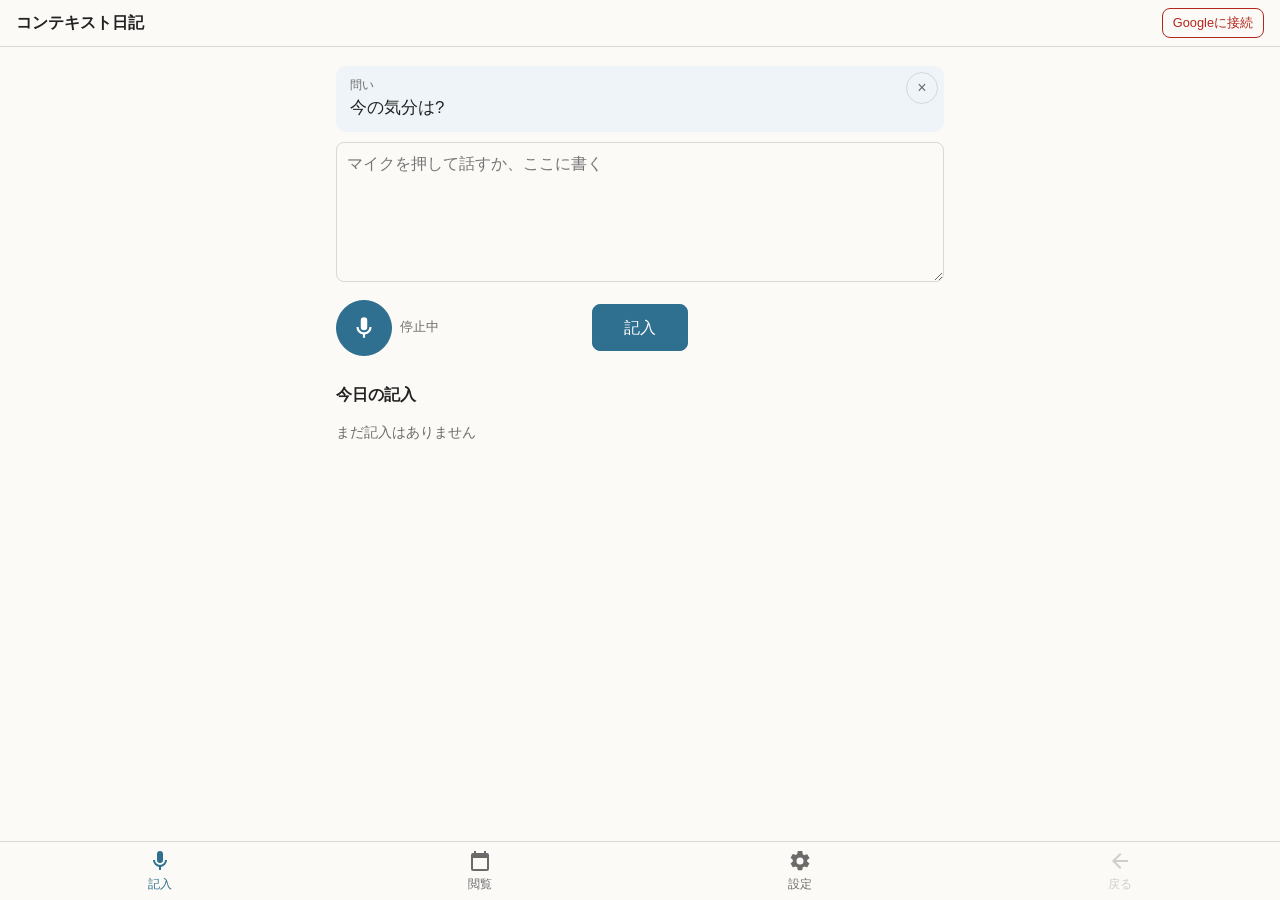
==== index.html @ 280b763b "戻るボタンを画面下のタブの右端へ移す(記入・閲覧・設定・戻るの並び) Co-Authored-By: Claude Opus 5.5 <noreply@anthropic.com>" ====
<!DOCTYPE html>
<html lang="ja">
<head>
<meta charset="UTF-8">
<meta name="viewport" content="width=device-width, initial-scale=1, viewport-fit=cover">
<title>コンテキスト日記</title>
<link rel="manifest" href="manifest.webmanifest">
<meta name="apple-mobile-web-app-capable" content="yes">
<meta name="mobile-web-app-capable" content="yes">
<meta name="apple-mobile-web-app-title" content="日記">
<meta name="apple-mobile-web-app-status-bar-style" content="default">
<link rel="apple-touch-icon" href="icons/icon-180.png">
<meta name="theme-color" content="#2f6f8f">
<link rel="stylesheet" href="css/app.css">
</head>
<body>
<header class="top">
  <span class="title">コンテキスト日記</span>
  <button id="syncBtn" class="sync" type="button">…</button>
</header>

<main>
  <!-- 記入 -->
  <section id="view-write" class="view">
    <div id="summaryBar" hidden>
      <button id="summaryOpen" class="sub wide" type="button">1日のまとめを書く</button>
    </div>

    <div id="qcard" class="qcard">
      <div class="qlabel">問い</div>
      <div id="qtext" class="qtext"></div>
      <button id="qdrop" class="qdrop" type="button" aria-label="問いを外して自由に書く">×</button>
    </div>
    <div id="qfree" class="qfree" hidden>
      問いなし(自由記入)
      <button id="qrestore" class="link" type="button">問いを出す</button>
    </div>

    <textarea id="writeText" placeholder="マイクを押して話すか、ここに書く"></textarea>
    <div class="ops">
      <div class="micwrap">
        <button class="mic" type="button" data-mic-for="writeText" aria-label="音声入力"></button>
        <span class="micstate" data-state-for="writeText">停止中</span>
      </div>
      <button id="writeSave" type="button">記入</button>
      <div class="opsright"><button id="writeCancel" class="link" type="button" hidden>やめる</button></div>
    </div>

    <h2 class="sec">今日の記入</h2>
    <div id="todayList" class="entries"></div>
  </section>

  <!-- 1日のまとめ -->
  <section id="view-summary" class="view" hidden>
    <div class="sumhead">
      <span class="sumtitle">1日のまとめ</span>
      <span id="sumPos" class="sumpos"></span>
    </div>
    <div class="qcard"><div class="qlabel">1日のまとめ</div><div id="sumQ" class="qtext"></div></div>
    <textarea id="sumText" placeholder="マイクを押して話すか、ここに書く"></textarea>
    <div class="ops">
      <div class="micwrap">
        <button class="mic" type="button" data-mic-for="sumText" aria-label="音声入力"></button>
        <span class="micstate" data-state-for="sumText">停止中</span>
      </div>
      <div></div><div></div>
    </div>
    <div class="sumnav">
      <button id="sumPrev" class="sub" type="button">戻る</button>
      <button id="sumNext" type="button">次へ</button>
    </div>
    <p class="hint">答えたくない問いは、空欄のまま「次へ」で飛ばせます。後から戻って答えられます。</p>
  </section>

  <!-- 閲覧 -->
  <section id="view-browse" class="view" hidden>
    <input id="searchInput" type="search" placeholder="キーワードで検索" autocomplete="off">
    <div id="searchResults" class="results" hidden></div>
    <div id="calendarWrap">
      <div class="calhead">
        <button id="calPrev" class="link" type="button" aria-label="前の月">‹</button>
        <span id="calTitle"></span>
        <button id="calNext" class="link" type="button" aria-label="次の月">›</button>
      </div>
      <div id="calGrid" class="cal"></div>
    </div>
    <div id="dayView" class="dayview"></div>
  </section>

  <!-- 設定 -->
  <section id="view-settings" class="view" hidden></section>
</main>

<nav class="tabs">
  <button id="tabWrite" data-tab="write" type="button"><span class="ticon" id="tabWriteIcon"></span><span>記入</span></button>
  <button data-tab="browse" type="button"><span class="ticon" data-icon="calendar"></span><span>閲覧</span></button>
  <button data-tab="settings" type="button"><span class="ticon" data-icon="gear"></span><span>設定</span></button>
  <button id="backBtn" type="button" disabled><span class="ticon" data-icon="back"></span><span>戻る</span></button>
</nav>

<div id="toast" class="toast" hidden></div>

<script src="https://accounts.google.com/gsi/client" async defer></script>
<script type="module" src="js/app.js"></script>
</body>
</html>
---- css/app.css ----
:root {
  --bg: #fbfaf7; --fg: #222; --sub: #6b6b6b; --line: #d8d8d8; --panel: #eef4f7;
  --accent: #2f6f8f; --accent-fg: #fff; --ng: #b3261e; --ok: #1e7a3a; --mark: #ffe58a;
  --tabh: 58px;
}
@media (prefers-color-scheme: dark) {
  :root { --bg: #1c1d1f; --fg: #e6e6e6; --sub: #a0a0a0; --line: #3c3c3c; --panel: #26323a;
    --accent: #7fb8d4; --accent-fg: #10222c; --ng: #f2b8b5; --ok: #8fd19e; --mark: #6b5a17; }
}
* { box-sizing: border-box; }
html, body { margin: 0; background: var(--bg); color: var(--fg); }
body {
  font-family: -apple-system, "Hiragino Sans", "Yu Gothic UI", sans-serif; line-height: 1.6;
  padding: calc(52px + env(safe-area-inset-top)) 0 calc(var(--tabh) + 16px + env(safe-area-inset-bottom));
  -webkit-text-size-adjust: 100%;
}
main { max-width: 640px; margin: 0 auto; padding: 0 16px; }
button { font: inherit; font-size: 1rem; padding: 10px 16px; border-radius: 8px; border: 1px solid var(--accent);
  background: var(--accent); color: var(--accent-fg); cursor: pointer; }
button.sub { background: transparent; color: var(--accent); }
button.link { background: none; border: none; color: var(--accent); padding: 6px 8px; }
button.danger { background: transparent; color: var(--ng); border-color: var(--ng); }
button:disabled { opacity: .4; }
button.wide { width: 100%; }
input, textarea { font: inherit; font-size: 1rem; color: var(--fg); background: var(--bg);
  border: 1px solid var(--line); border-radius: 8px; padding: 8px 10px; }
textarea { width: 100%; min-height: 140px; resize: vertical; margin-top: 10px; }
[hidden] { display: none !important; }

/* 上の帯 */
.top { position: fixed; top: 0; left: 0; right: 0; z-index: 10; display: flex; align-items: center; justify-content: space-between;
  padding: calc(8px + env(safe-area-inset-top)) 16px 8px; background: var(--bg); border-bottom: 1px solid var(--line); }
.title { font-weight: 700; white-space: nowrap; }
.sync { font-size: .8rem; padding: 4px 10px; background: transparent; color: var(--sub); border-color: var(--line); }
.sync.warn { color: var(--ng); border-color: var(--ng); }
.sync.ok { color: var(--ok); }

/* 下のタブ */
.tabs { position: fixed; bottom: 0; left: 0; right: 0; z-index: 10; display: flex; background: var(--bg);
  border-top: 1px solid var(--line); padding-bottom: env(safe-area-inset-bottom); }
.tabs button { flex: 1; height: var(--tabh); border: none; border-radius: 0; background: none; color: var(--sub);
  display: flex; flex-direction: column; align-items: center; justify-content: center; gap: 2px; font-size: .72rem; padding: 4px; }
.tabs button.active { color: var(--accent); }
.tabs button:disabled { opacity: .3; }
.ticon svg { width: 24px; height: 24px; fill: currentColor; display: block; }
#tabWrite.listening { color: var(--ng); }

/* 問い */
.qcard { position: relative; background: var(--panel); border-radius: 10px; padding: 10px 40px 10px 14px; margin-top: 14px; }
.qlabel { font-size: .75rem; color: var(--sub); }
.qtext { font-size: 1.05rem; }
.qdrop { position: absolute; top: 6px; right: 6px; width: 32px; height: 32px; padding: 0; border-radius: 50%;
  background: transparent; color: var(--sub); border: 1px solid var(--line); font-size: 1rem; line-height: 1; }
.qfree { margin-top: 14px; color: var(--sub); font-size: .9rem; }
#summaryBar { margin-top: 12px; }

/* 操作の行: 左にマイク、中央に記入 */
.ops { display: grid; grid-template-columns: 1fr auto 1fr; align-items: center; gap: 8px; margin-top: 10px; }
.micwrap { display: flex; align-items: center; gap: 8px; }
.opsright { justify-self: end; }
.mic { width: 56px; height: 56px; border-radius: 50%; padding: 0; display: flex; align-items: center; justify-content: center; flex: none; }
.mic svg { width: 26px; height: 26px; fill: var(--accent-fg); }
.mic.on { background: var(--ng); border-color: var(--ng); }
.micstate { font-size: .8rem; color: var(--sub); }
#writeSave { min-width: 96px; }

/* 記入の一覧 */
.sec { font-size: 1rem; margin: 26px 0 6px; }
.entries .entry, .dayview .entry { border-top: 1px solid var(--line); padding: 10px 0; }
.entry .meta { display: flex; justify-content: space-between; align-items: center; color: var(--sub); font-size: .85rem; }
.entry .q { color: var(--sub); font-size: .85rem; margin-top: 2px; }
.entry .body { white-space: pre-wrap; word-break: break-word; margin-top: 2px; }
.entry.editing { background: var(--panel); border-radius: 8px; padding: 10px; }
.empty { color: var(--sub); font-size: .9rem; padding: 8px 0; }

/* まとめ */
.sumhead { display: flex; justify-content: space-between; align-items: center; margin-top: 8px; }
.sumtitle { font-weight: 700; }
.sumpos { font-weight: 700; color: var(--accent); }
.sumnav { display: flex; justify-content: space-between; margin-top: 18px; }
.sumnav button { min-width: 110px; }
.hint { color: var(--sub); font-size: .82rem; }

/* 閲覧 */
#searchInput { width: 100%; margin-top: 14px; }
.calhead { display: flex; justify-content: space-between; align-items: center; margin-top: 12px; font-weight: 700; }
.calhead button { font-size: 1.4rem; }
.cal { display: grid; grid-template-columns: repeat(7, 1fr); gap: 2px; text-align: center; }
.cal .wd { font-size: .75rem; color: var(--sub); padding: 4px 0; }
.cal button { padding: 8px 0; border: none; border-radius: 8px; background: none; color: var(--fg); position: relative; }
.cal button.has::after { content: ""; position: absolute; left: 50%; bottom: 3px; width: 5px; height: 5px; margin-left: -2.5px;
  border-radius: 50%; background: var(--accent); }
.cal button.today { font-weight: 700; color: var(--accent); }
.cal button.sel { background: var(--panel); }
.cal button:disabled { opacity: .35; }
.dayview h2 { font-size: 1.05rem; margin: 20px 0 6px; }
.dayview h3 { font-size: .95rem; margin: 14px 0 2px; color: var(--accent); }
.dayview .ans { white-space: pre-wrap; word-break: break-word; }
.results .hit { display: block; width: 100%; text-align: left; background: none; color: var(--fg); border: none;
  border-top: 1px solid var(--line); border-radius: 0; padding: 10px 0; }
.results .hit .meta { color: var(--sub); font-size: .8rem; }
mark { background: var(--mark); color: inherit; }

/* 設定 */
.set { background: var(--panel); border-radius: 10px; padding: 12px 14px; margin-top: 14px; }
.set h2 { font-size: 1rem; margin: 0 0 8px; }
.set p { margin: 6px 0; font-size: .9rem; }
.set .note { color: var(--sub); font-size: .82rem; }
.set .row { display: flex; gap: 6px; align-items: center; margin: 6px 0; }
.set .row input[type=text], .set .row input[type=password] { flex: 1; min-width: 0; }
.set .row button { padding: 6px 10px; }
.set .iconbtn { width: 34px; height: 34px; padding: 0; background: transparent; color: var(--accent); flex: none; }
.set label.radio { display: flex; gap: 6px; align-items: center; margin: 4px 0; }
.set input[type=checkbox], .set input[type=radio] { width: 20px; height: 20px; }

.toast { position: fixed; left: 16px; right: 16px; bottom: calc(var(--tabh) + 14px + env(safe-area-inset-bottom)); z-index: 20;
  max-width: 600px; margin: 0 auto; background: var(--fg); color: var(--bg); border-radius: 10px; padding: 10px 14px; font-size: .9rem; }
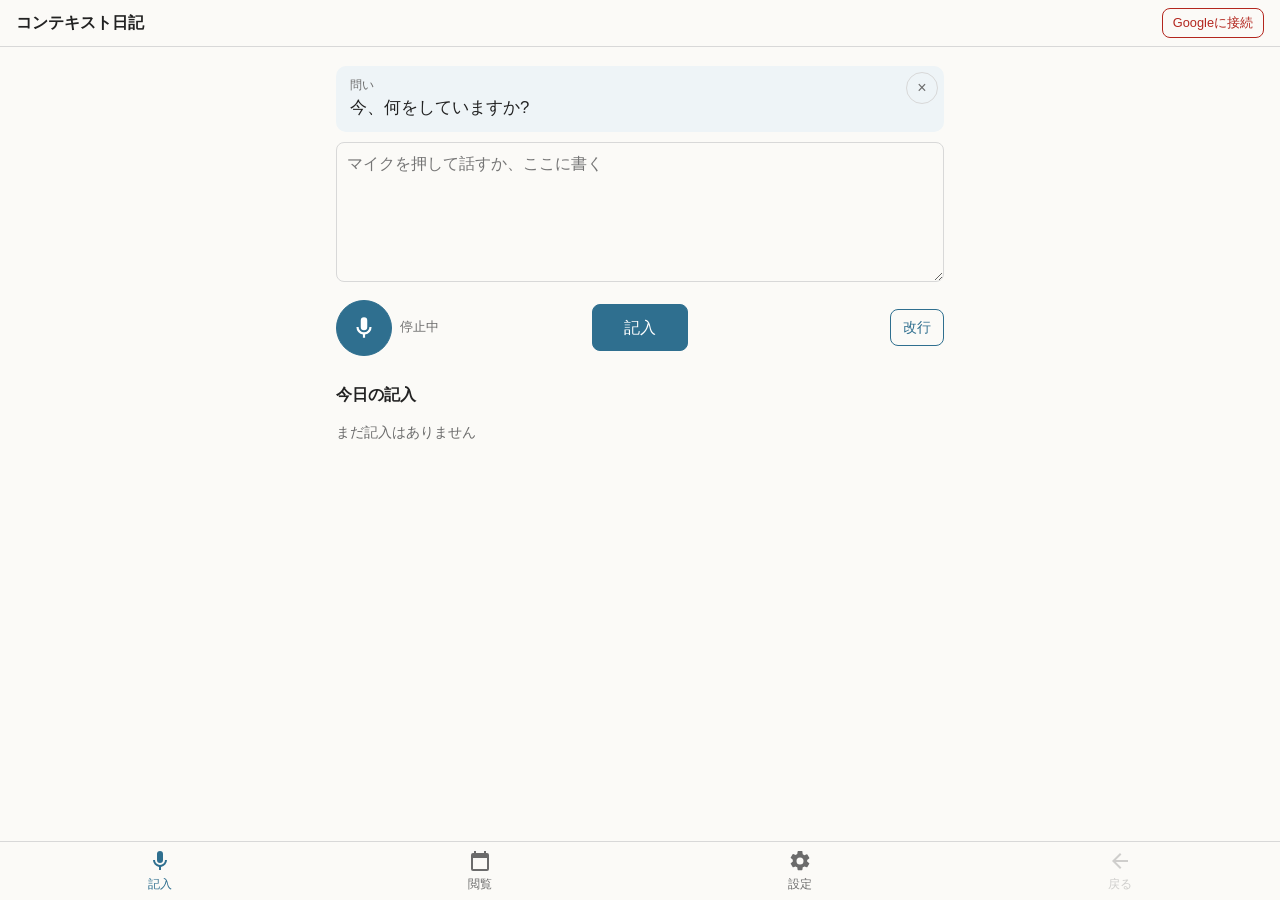
==== commit 65eb40a0: "改行ボタンと、声で「改行」と言うと改行する機能を追加(音声入力を止めずに改行できる) Co-Authored-By: Claude Opus 5.5 <noreply@anthropic.com>" ====
--- a/index.html
+++ b/index.html
@@ -20,6 +20,9 @@
 </header>
 
 <main>
+  <div id="browserNotice" class="notice" hidden>
+    いまSafariの中で開いています。ここで書いた内容や問いは、ホーム画面の「日記」アイコンのアプリとは別に保存されます。ホーム画面の「日記」アイコンから開き直してください。
+  </div>
   <!-- 記入 -->
   <section id="view-write" class="view">
     <div id="summaryBar" hidden>
@@ -43,7 +46,10 @@
         <span class="micstate" data-state-for="writeText">停止中</span>
       </div>
       <button id="writeSave" type="button">記入</button>
-      <div class="opsright"><button id="writeCancel" class="link" type="button" hidden>やめる</button></div>
+      <div class="opsright">
+        <button class="sub nl" type="button" data-nl-for="writeText">改行</button>
+        <button id="writeCancel" class="link" type="button" hidden>やめる</button>
+      </div>
     </div>
 
     <h2 class="sec">今日の記入</h2>
@@ -63,7 +69,8 @@
         <button class="mic" type="button" data-mic-for="sumText" aria-label="音声入力"></button>
         <span class="micstate" data-state-for="sumText">停止中</span>
       </div>
-      <div></div><div></div>
+      <div></div>
+      <div class="opsright"><button class="sub nl" type="button" data-nl-for="sumText">改行</button></div>
     </div>
     <div class="sumnav">
       <button id="sumPrev" class="sub" type="button">戻る</button>
--- a/css/app.css
+++ b/css/app.css
@@ -45,6 +45,8 @@
 .ticon svg { width: 24px; height: 24px; fill: currentColor; display: block; }
 #tabWrite.listening { color: var(--ng); }
 
+.notice { margin-top: 12px; padding: 10px 12px; border: 1px solid var(--ng); border-radius: 10px; color: var(--ng); font-size: .88rem; }
+
 /* 問い */
 .qcard { position: relative; background: var(--panel); border-radius: 10px; padding: 10px 40px 10px 14px; margin-top: 14px; }
 .qlabel { font-size: .75rem; color: var(--sub); }
@@ -57,7 +59,8 @@
 /* 操作の行: 左にマイク、中央に記入 */
 .ops { display: grid; grid-template-columns: 1fr auto 1fr; align-items: center; gap: 8px; margin-top: 10px; }
 .micwrap { display: flex; align-items: center; gap: 8px; }
-.opsright { justify-self: end; }
+.opsright { justify-self: end; display: flex; flex-direction: column; align-items: flex-end; gap: 4px; }
+.nl { padding: 6px 12px; font-size: .9rem; }
 .mic { width: 56px; height: 56px; border-radius: 50%; padding: 0; display: flex; align-items: center; justify-content: center; flex: none; }
 .mic svg { width: 26px; height: 26px; fill: var(--accent-fg); }
 .mic.on { background: var(--ng); border-color: var(--ng); }
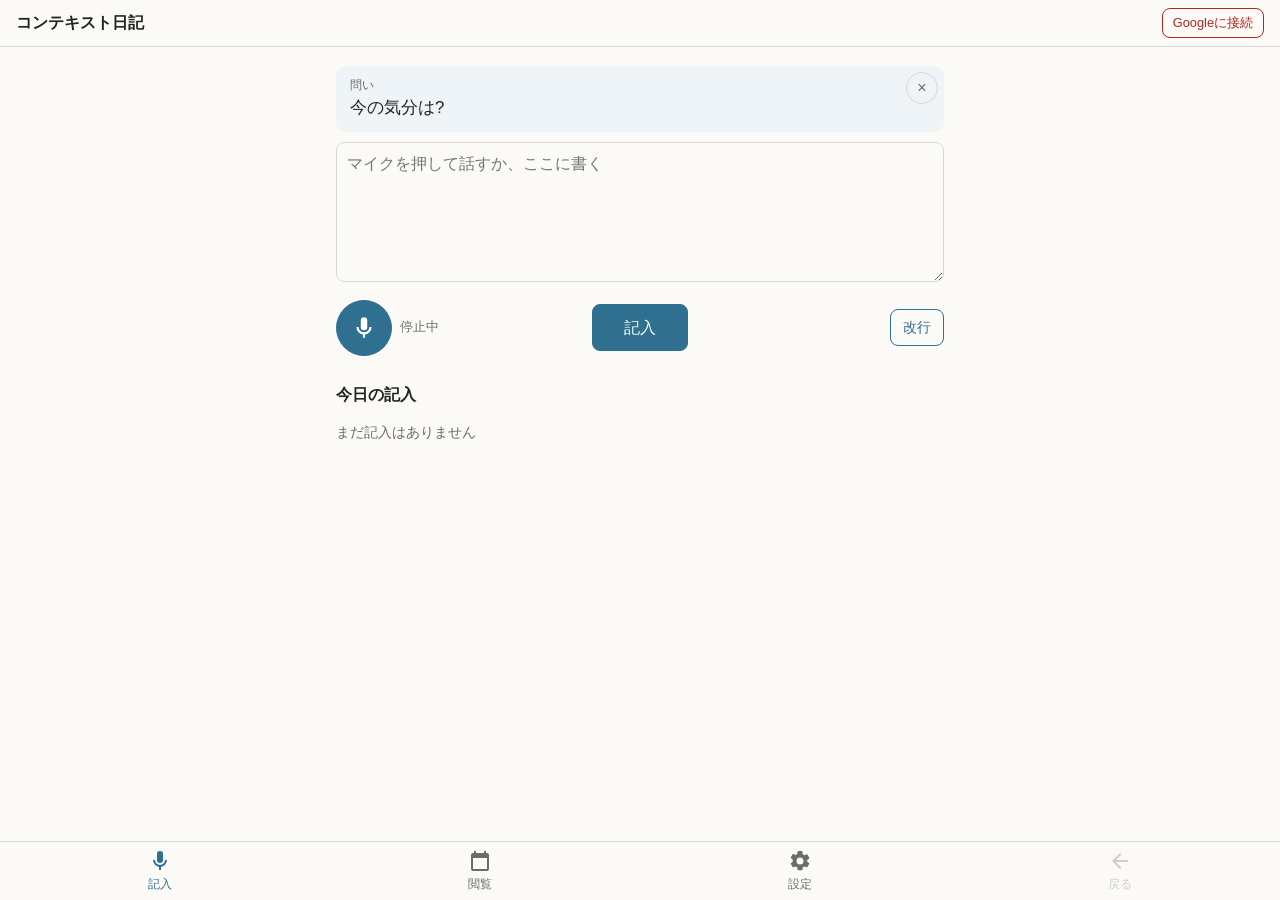
==== commit 8721c358: "改行したことを入力欄の下に表示し、最後の行が見えるように送る Co-Authored-By: Claude Opus 5.5 <noreply@anthropic.com>" ====
--- a/index.html
+++ b/index.html
@@ -40,6 +40,7 @@
     </div>
 
     <textarea id="writeText" placeholder="マイクを押して話すか、ここに書く"></textarea>
+    <div class="nlhint" data-hint-for="writeText" hidden>↵ 改行しました。次の言葉は新しい行から入ります</div>
     <div class="ops">
       <div class="micwrap">
         <button class="mic" type="button" data-mic-for="writeText" aria-label="音声入力"></button>
@@ -64,6 +65,7 @@
     </div>
     <div class="qcard"><div class="qlabel">1日のまとめ</div><div id="sumQ" class="qtext"></div></div>
     <textarea id="sumText" placeholder="マイクを押して話すか、ここに書く"></textarea>
+    <div class="nlhint" data-hint-for="sumText" hidden>↵ 改行しました。次の言葉は新しい行から入ります</div>
     <div class="ops">
       <div class="micwrap">
         <button class="mic" type="button" data-mic-for="sumText" aria-label="音声入力"></button>
--- a/css/app.css
+++ b/css/app.css
@@ -61,6 +61,7 @@
 .micwrap { display: flex; align-items: center; gap: 8px; }
 .opsright { justify-self: end; display: flex; flex-direction: column; align-items: flex-end; gap: 4px; }
 .nl { padding: 6px 12px; font-size: .9rem; }
+.nlhint { margin-top: 4px; font-size: .82rem; color: var(--accent); }
 .mic { width: 56px; height: 56px; border-radius: 50%; padding: 0; display: flex; align-items: center; justify-content: center; flex: none; }
 .mic svg { width: 26px; height: 26px; fill: var(--accent-fg); }
 .mic.on { background: var(--ng); border-color: var(--ng); }
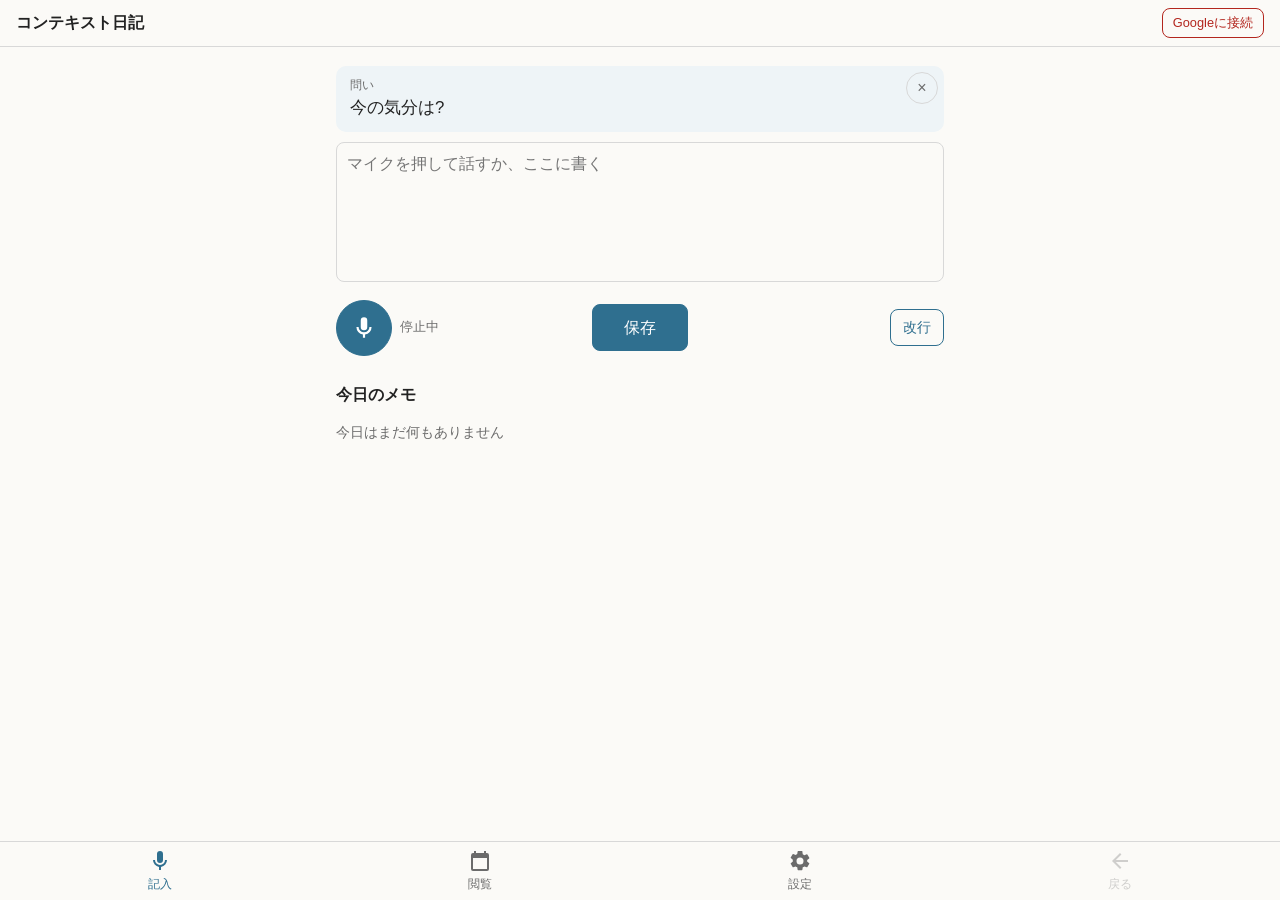
==== commit b72605d1: "ボタン名を「保存」、一覧の見出しを「今日のメモ」、空のときの文言を「今日はまだ何もありません」に変更 Co-Authored-By: Claude Opus 5.5 <noreply@anthropi" ====
--- a/index.html
+++ b/index.html
@@ -46,14 +46,14 @@
         <button class="mic" type="button" data-mic-for="writeText" aria-label="音声入力"></button>
         <span class="micstate" data-state-for="writeText">停止中</span>
       </div>
-      <button id="writeSave" type="button">記入</button>
+      <button id="writeSave" type="button">保存</button>
       <div class="opsright">
         <button class="sub nl" type="button" data-nl-for="writeText">改行</button>
         <button id="writeCancel" class="link" type="button" hidden>やめる</button>
       </div>
     </div>
 
-    <h2 class="sec">今日の記入</h2>
+    <h2 class="sec">今日のメモ</h2>
     <div id="todayList" class="entries"></div>
   </section>
 
--- a/css/app.css
+++ b/css/app.css
@@ -24,7 +24,7 @@
 button.wide { width: 100%; }
 input, textarea { font: inherit; font-size: 1rem; color: var(--fg); background: var(--bg);
   border: 1px solid var(--line); border-radius: 8px; padding: 8px 10px; }
-textarea { width: 100%; min-height: 140px; resize: vertical; margin-top: 10px; }
+textarea { width: 100%; min-height: 140px; resize: none; overflow: hidden; margin-top: 10px; }
 [hidden] { display: none !important; }
 
 /* 上の帯 */
@@ -61,6 +61,7 @@
 .micwrap { display: flex; align-items: center; gap: 8px; }
 .opsright { justify-self: end; display: flex; flex-direction: column; align-items: flex-end; gap: 4px; }
 .nl { padding: 6px 12px; font-size: .9rem; }
+body.kb { padding-bottom: 100vh; }
 .nlhint { margin-top: 4px; font-size: .82rem; color: var(--accent); }
 .mic { width: 56px; height: 56px; border-radius: 50%; padding: 0; display: flex; align-items: center; justify-content: center; flex: none; }
 .mic svg { width: 26px; height: 26px; fill: var(--accent-fg); }
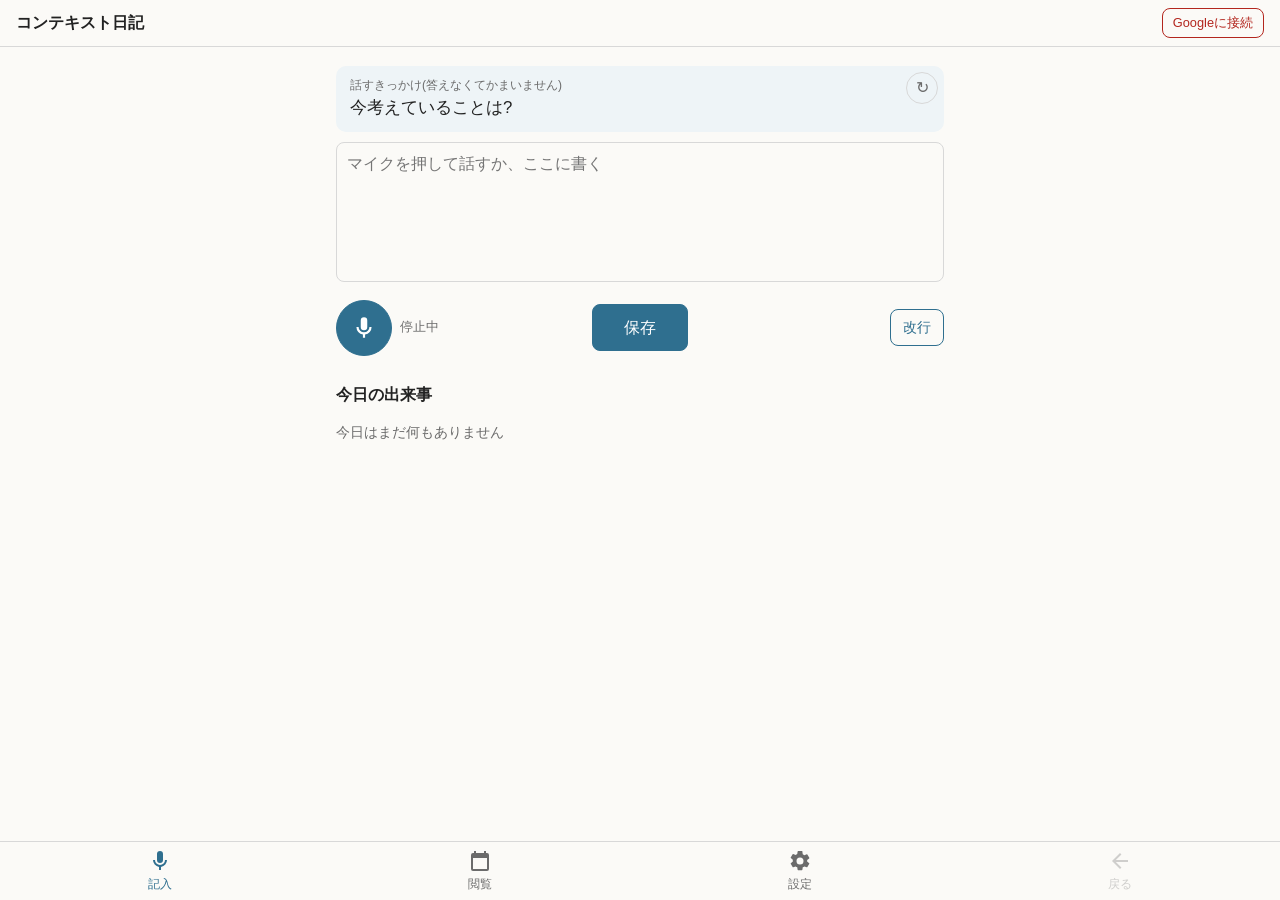
==== commit 6d2dbad3: "主役を「今日の出来事」にする(保存ごとに時刻付きで追記・時刻順に表示)。問いは話すきっかけのヒントに。1日のまとめはやめる Co-Authored-By: Claude Opus 5.5 <norep" ====
--- a/index.html
+++ b/index.html
@@ -25,18 +25,10 @@
   </div>
   <!-- 記入 -->
   <section id="view-write" class="view">
-    <div id="summaryBar" hidden>
-      <button id="summaryOpen" class="sub wide" type="button">1日のまとめを書く</button>
-    </div>
-
     <div id="qcard" class="qcard">
-      <div class="qlabel">問い</div>
+      <div class="qlabel">話すきっかけ(答えなくてかまいません)</div>
       <div id="qtext" class="qtext"></div>
-      <button id="qdrop" class="qdrop" type="button" aria-label="問いを外して自由に書く">×</button>
-    </div>
-    <div id="qfree" class="qfree" hidden>
-      問いなし(自由記入)
-      <button id="qrestore" class="link" type="button">問いを出す</button>
+      <button id="qnext" class="qdrop" type="button" aria-label="別のきっかけを出す">↻</button>
     </div>
 
     <textarea id="writeText" placeholder="マイクを押して話すか、ここに書く"></textarea>
@@ -53,32 +45,8 @@
       </div>
     </div>
 
-    <h2 class="sec">今日のメモ</h2>
+    <h2 class="sec">今日の出来事</h2>
     <div id="todayList" class="entries"></div>
-  </section>
-
-  <!-- 1日のまとめ -->
-  <section id="view-summary" class="view" hidden>
-    <div class="sumhead">
-      <span class="sumtitle">1日のまとめ</span>
-      <span id="sumPos" class="sumpos"></span>
-    </div>
-    <div class="qcard"><div class="qlabel">1日のまとめ</div><div id="sumQ" class="qtext"></div></div>
-    <textarea id="sumText" placeholder="マイクを押して話すか、ここに書く"></textarea>
-    <div class="nlhint" data-hint-for="sumText" hidden>↵ 改行しました。次の言葉は新しい行から入ります</div>
-    <div class="ops">
-      <div class="micwrap">
-        <button class="mic" type="button" data-mic-for="sumText" aria-label="音声入力"></button>
-        <span class="micstate" data-state-for="sumText">停止中</span>
-      </div>
-      <div></div>
-      <div class="opsright"><button class="sub nl" type="button" data-nl-for="sumText">改行</button></div>
-    </div>
-    <div class="sumnav">
-      <button id="sumPrev" class="sub" type="button">戻る</button>
-      <button id="sumNext" type="button">次へ</button>
-    </div>
-    <p class="hint">答えたくない問いは、空欄のまま「次へ」で飛ばせます。後から戻って答えられます。</p>
   </section>
 
   <!-- 閲覧 -->
--- a/css/app.css
+++ b/css/app.css
@@ -120,3 +120,12 @@
 
 .toast { position: fixed; left: 16px; right: 16px; bottom: calc(var(--tabh) + 14px + env(safe-area-inset-bottom)); z-index: 20;
   max-width: 600px; margin: 0 auto; background: var(--fg); color: var(--bg); border-radius: 10px; padding: 10px 14px; font-size: .9rem; }
+
+/* 今日のメモの「修正」(薄い緑)と「削除」(薄い赤) */
+.acts { display: flex; gap: 6px; }
+.acts button { padding: 3px 12px; font-size: .85rem; border-radius: 6px; }
+.act-edit { background: #dff3e4; color: #1e5e30; border-color: #b9e0c3; }
+.act-del { background: #fbe1df; color: #8c1d18; border-color: #f2bdb8; }
+
+/* APIキー欄: パスワード欄(type=password)を使わずに伏せ字にする(パスワード欄はiPhoneの音声入力を止めることがあるため) */
+.masked { -webkit-text-security: disc; }
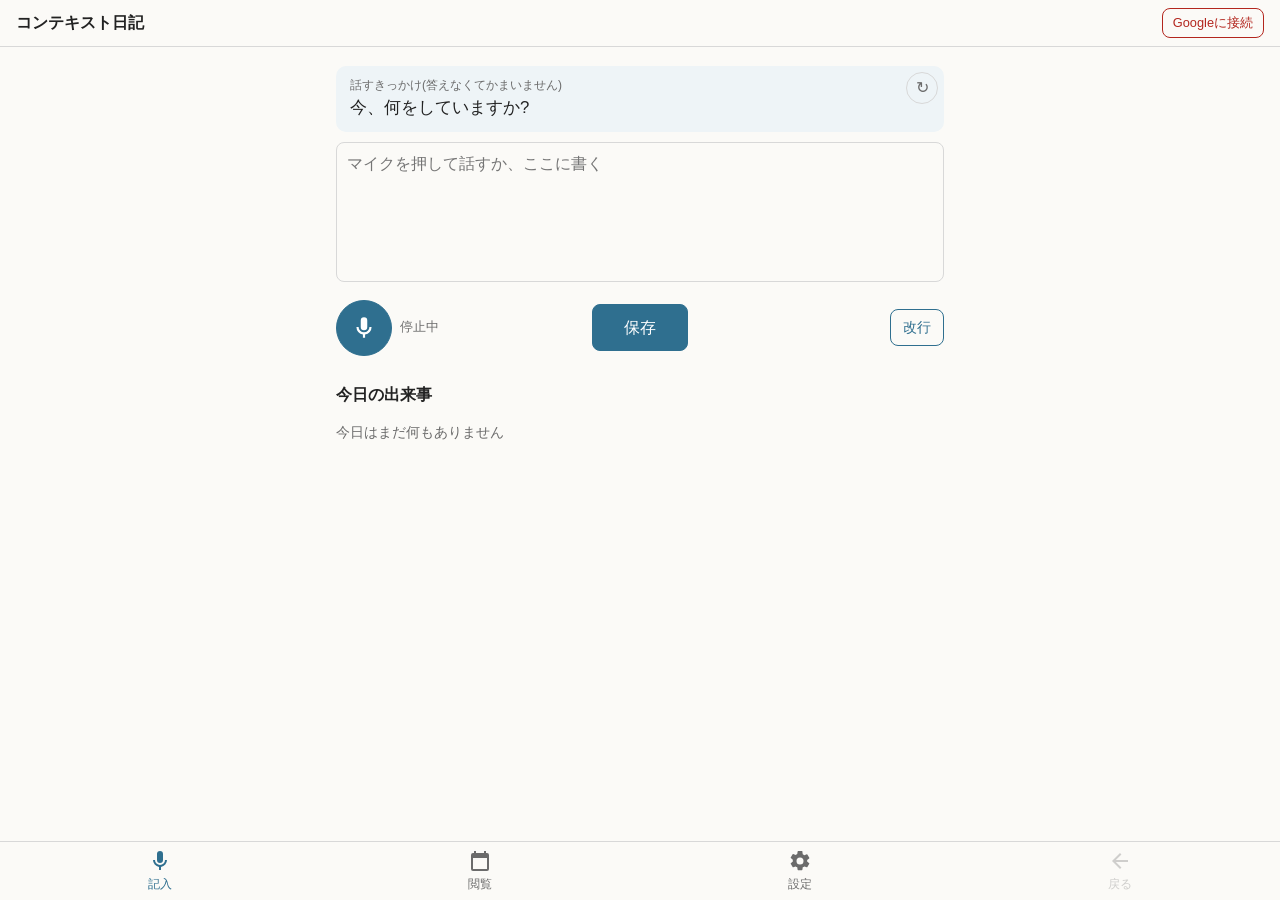
==== commit bbf389e5: "安全対策: 読み込み元を絞る(CSP)、使わなくなった試作画面を削除、属性に入れる値も文字の置き換えを徹底 Co-Authored-By: Claude Opus 5.5 <noreply@anthr" ====
--- a/index.html
+++ b/index.html
@@ -11,6 +11,8 @@
 <meta name="apple-mobile-web-app-status-bar-style" content="default">
 <link rel="apple-touch-icon" href="icons/icon-180.png">
 <meta name="theme-color" content="#2f6f8f">
+<!-- 読み込めるものを、このアプリ自身とGoogleのログイン・ドライブ・Geminiだけに絞る(万一の書き換え・混入への備え) -->
+<meta http-equiv="Content-Security-Policy" content="default-src 'self'; script-src 'self' https://accounts.google.com/gsi/client; connect-src 'self' https://www.googleapis.com https://oauth2.googleapis.com https://generativelanguage.googleapis.com https://accounts.google.com/gsi/; frame-src https://accounts.google.com/gsi/; style-src 'self' 'unsafe-inline' https://accounts.google.com/gsi/style; img-src 'self' data:; object-src 'none'; base-uri 'self'; form-action 'none'">
 <link rel="stylesheet" href="css/app.css">
 </head>
 <body>
@@ -77,6 +79,15 @@
 
 <div id="toast" class="toast" hidden></div>
 
+<!-- Googleの接続が切れているときに、開いたところで同期するか尋ねる -->
+<div id="syncAsk" class="ask" hidden>
+  <div class="askbox">
+    <p class="asktitle">Googleに接続して同期しますか?</p>
+    <p class="note" id="syncAskNote"></p>
+    <div class="askbtns"><button id="syncAskYes" type="button">はい</button><button id="syncAskNo" class="sub" type="button">いいえ</button></div>
+  </div>
+</div>
+
 <script src="https://accounts.google.com/gsi/client" async defer></script>
 <script type="module" src="js/app.js"></script>
 </body>
--- a/css/app.css
+++ b/css/app.css
@@ -129,3 +129,10 @@
 
 /* APIキー欄: パスワード欄(type=password)を使わずに伏せ字にする(パスワード欄はiPhoneの音声入力を止めることがあるため) */
 .masked { -webkit-text-security: disc; }
+
+/* 同期するかの確認 */
+.ask { position: fixed; inset: 0; z-index: 30; background: rgba(0,0,0,.45); display: flex; align-items: center; justify-content: center; padding: 16px; }
+.askbox { background: var(--bg); color: var(--fg); border-radius: 12px; padding: 18px 16px; width: 100%; max-width: 360px; }
+.asktitle { font-weight: 700; margin: 0 0 6px; }
+.askbtns { display: flex; gap: 10px; justify-content: flex-end; margin-top: 12px; }
+.askbtns button { min-width: 90px; }
